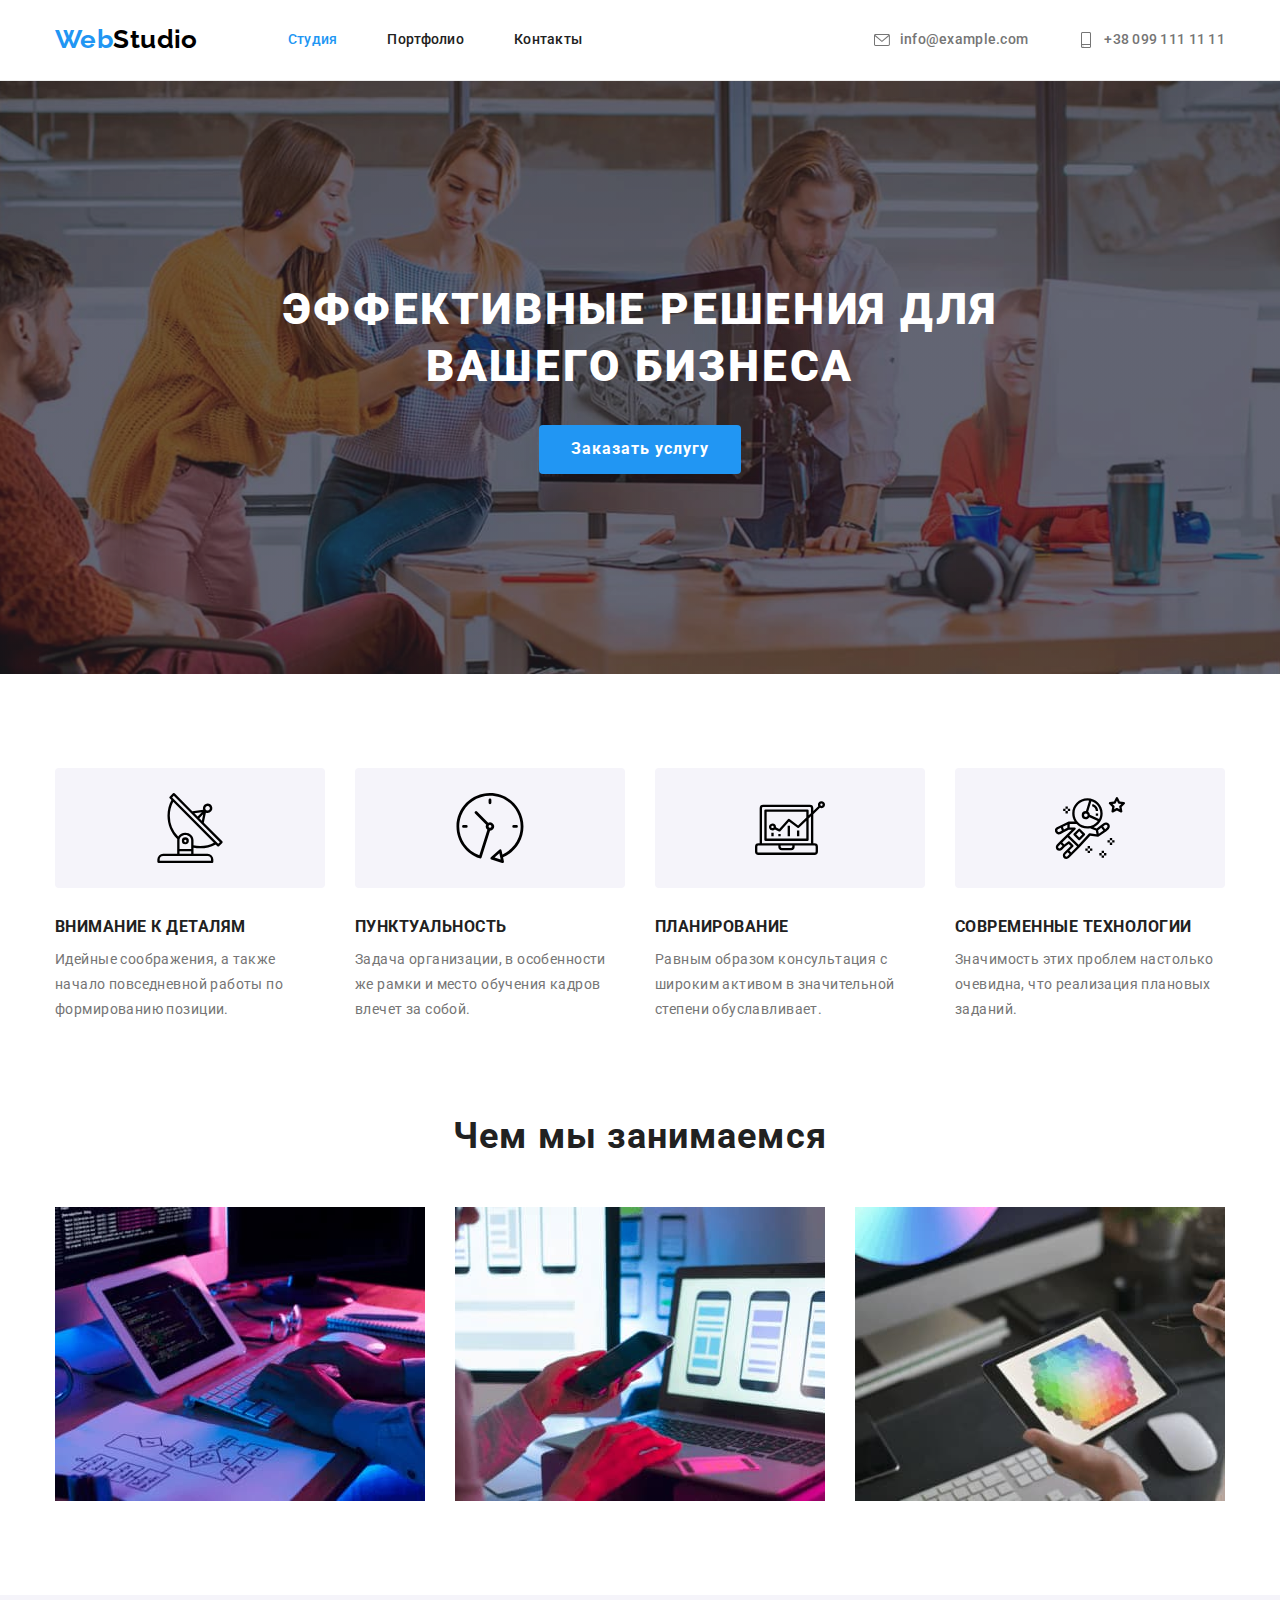
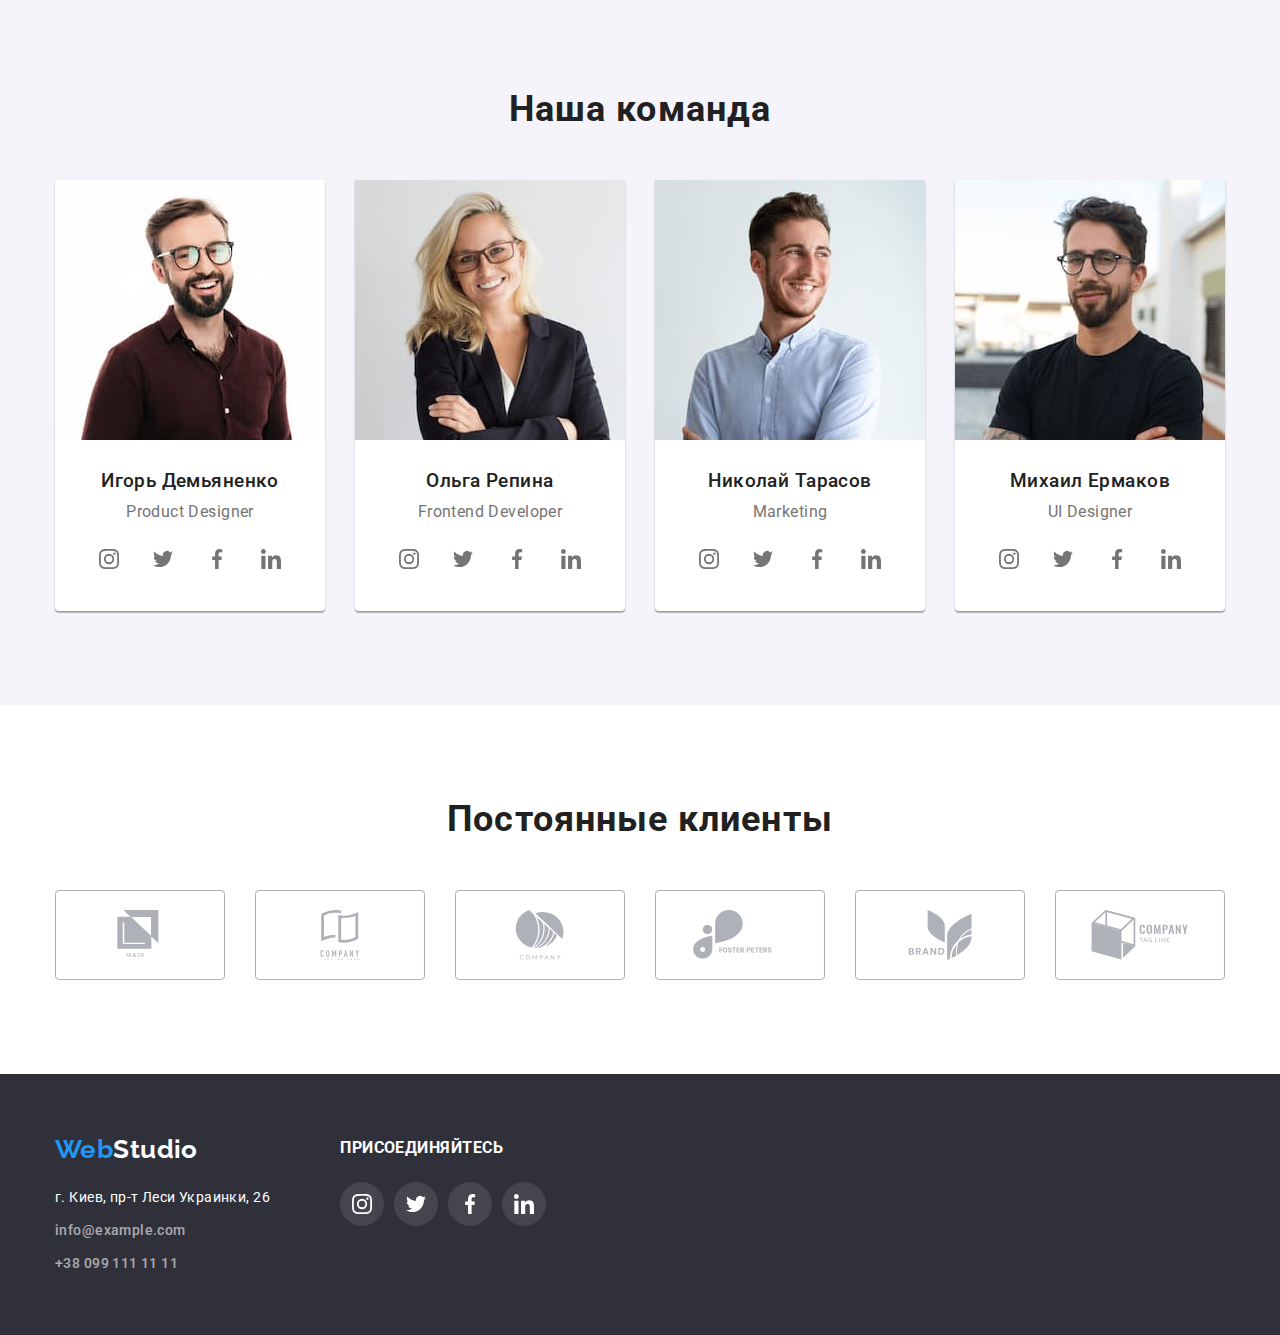
==== index.html @ 371bf43d ":tada:" ====
<!DOCTYPE html>
<html lang="ru">
  <head>
    <meta charset="UTF-8" />
    <meta http-equiv="X-UA-Compatible" content="IE=edge" />
    <meta name="viewport" content="width=1600, initial-scale=1.0" />
    <title>WebStudio</title>
    <!-- Normalizer & fonts -->
    <link rel="stylesheet" href="./css/modern-normalize.min.css" />
    <link rel="preconnect" href="https://fonts.gstatic.com" />
    <link
      href="https://fonts.googleapis.com/css2?family=Raleway:wght@700&family=Roboto:wght@400;500;700;900&display=swap"
      rel="stylesheet"
    />
    <!-- Favicons -->
    <link
      rel="apple-touch-icon"
      sizes="76x76"
      href="./images/icons/favs/apple-touch-icon.png"
    />
    <link
      rel="icon"
      type="image/png"
      sizes="32x32"
      href="./images/icons/favs/favicon-32x32.png"
    />
    <link
      rel="icon"
      type="image/png"
      sizes="16x16"
      href="./images/icons/favs/favicon-16x16.png"
    />
    <link rel="manifest" href="./images/icons/favs/site.webmanifest" />
    <meta name="msapplication-TileColor" content="#2196f3" />
    <meta name="theme-color" content="#2196f3" />

    <!-- Site Styles -->
    <link rel="stylesheet" href="./css/styles.css" />
  </head>
  <body>
    <!-- Header -->
    <header class="page-header">
      <div class="container main-nav">
        <!-- Logo -->
        <nav class="navigation">
          <div class="logo">
            <a href="./" class="logo__link"
              ><span class="logo__accent">Web</span>Studio</a
            >
          </div>

          <!-- Menu -->
          <ul class="menu list">
            <li class="menu__item">
              <a class="menu__link current" href="./">Студия</a>
            </li>
            <li class="menu__item">
              <a class="menu__link" href="portfolio.html">Портфолио</a>
            </li>
            <li class="menu__item">
              <a class="menu__link" href="">Контакты</a>
            </li>
          </ul>
        </nav>

        <!-- Contacts -->
        <ul class="contacts list">
          <li class="main-nav contacts__item">
            <a class="contacts__link" href="mailto://info@example.com">
              <svg class="link-icon">
                <use href="./images/icons/sprites.svg#envelope"></use>
              </svg>
              info@example.com</a
            >
          </li>
          <li class="main-nav contacts__item">
            <a class="contacts__link" href="tel://+380991111111">
              <svg class="link-icon">
                <use href="./images/icons/sprites.svg#smartphone"></use>
              </svg>
              +38 099 111 11 11</a
            >
          </li>
        </ul>
      </div>
    </header>

    <!-- Main -->
    <main class="main">
      <!-- Hero -->
      <section class="hero">
        <div class="container">
          <h1 class="hero__title">Эффективные решения для вашего бизнеса</h1>
          <!-- <button class="button" type="button">Заказать услугу</button> -->
          <form action="https://trackthis.link/" target="_blank">
            <input
              id="TrackThis"
              class="button"
              type="submit"
              value="Заказать услугу"
            />
          </form>
        </div>
      </section>

      <!-- Features -->
      <section class="section features">
        <div class="container">
          <h2 class="section__heading hidden">Особенности</h2>
          <!-- Why us -->

          <ul class="features list">
            <li class="features__item">
              <div class="icon__wrapper">
                <svg class="features-icon">
                  <use href="./images/icons/sprites.svg#antenna"></use>
                </svg>
              </div>
              <h3 class="features__title">Внимание к деталям</h3>
              <p>
                Идейные соображения, а также начало повседневной работы по
                формированию позиции.
              </p>
            </li>
            <li class="features__item">
              <div class="icon__wrapper">
                <svg class="features-icon">
                  <use href="./images/icons/sprites.svg#clock"></use>
                </svg>
              </div>
              <h3 class="features__title">Пунктуальность</h3>
              <p>
                Задача организации, в особенности же рамки и место обучения
                кадров влечет за собой.
              </p>
            </li>
            <li class="features__item">
              <div class="icon__wrapper">
                <svg class="features-icon">
                  <use href="./images/icons/sprites.svg#diagram"></use>
                </svg>
              </div>
              <h3 class="features__title">Планирование</h3>
              <p>
                Равным образом консультация с широким активом в значительной
                степени обуславливает.
              </p>
            </li>
            <li class="features__item">
              <div class="icon__wrapper">
                <svg class="features-icon">
                  <use href="./images/icons/sprites.svg#astronaut"></use>
                </svg>
              </div>
              <h3 class="features__title">Современные технологии</h3>
              <p>
                Значимость этих проблем настолько очевидна, что реализация
                плановых заданий.
              </p>
            </li>
          </ul>
        </div>
      </section>

      <!-- Development  -->
      <section class="section development">
        <div class="container">
          <h2 class="section__heading">Чем мы занимаемся</h2>

          <ul class="dev list">
            <li class="dev__item">
              <img
                src="./images/portfolio/coding.jpg"
                alt="Кодинг на планшете"
                width="370"
              />
            </li>
            <li class="dev__item">
              <img
                src="./images/portfolio/phone.jpg"
                alt="Разработка миобильного приложения"
                width="370"
              />
            </li>
            <li class="dev__item">
              <img
                src="./images/portfolio/palette.jpg"
                alt="Цветовая схема"
                width="370"
              />
            </li>
          </ul>
        </div>
      </section>

      <!-- Team  -->
      <section class="section team">
        <div class="container">
          <h2 class="section__heading">Наша команда</h2>
          <ul class="team list">
            <li class="team__item">
              <img src="./images/team/igor.jpg" alt="Игорь" width="270" />
              <h3 class="team__title">Игорь Демьяненко</h3>
              <p>Product Designer</p>
              <ul class="social list">
                <li class="social__item">
                  <a class="social__link" href="">
                    <svg class="social-icon">
                      <use href="./images/icons/sprites.svg#instagram"></use>
                    </svg>
                  </a>
                </li>
                <li class="social__item">
                  <a class="social__link" href="">
                    <svg class="social-icon">
                      <use href="./images/icons/sprites.svg#twitter"></use>
                    </svg>
                  </a>
                </li>
                <li class="social__item">
                  <a class="social__link" href="">
                    <svg class="social-icon">
                      <use href="./images/icons/sprites.svg#facebook"></use>
                    </svg>
                  </a>
                </li>
                <li class="social__item">
                  <a class="social__link" href="">
                    <svg class="social-icon">
                      <use href="./images/icons/sprites.svg#linkedin"></use>
                    </svg>
                  </a>
                </li>
              </ul>
            </li>
            <li class="team__item">
              <img src="./images/team/olga.jpg" alt="Ольга" width="270" />
              <h3 class="team__title">Ольга Репина</h3>
              <p>Frontend Developer</p>
              <ul class="social list">
                <li class="social__item">
                  <a class="social__link" href="">
                    <svg class="social-icon">
                      <use href="./images/icons/sprites.svg#instagram"></use>
                    </svg>
                  </a>
                </li>
                <li class="social__item">
                  <a class="social__link" href="">
                    <svg class="social-icon">
                      <use href="./images/icons/sprites.svg#twitter"></use>
                    </svg>
                  </a>
                </li>
                <li class="social__item">
                  <a class="social__link" href="">
                    <svg class="social-icon">
                      <use href="./images/icons/sprites.svg#facebook"></use>
                    </svg>
                  </a>
                </li>
                <li class="social__item">
                  <a class="social__link" href="">
                    <svg class="social-icon">
                      <use href="./images/icons/sprites.svg#linkedin"></use>
                    </svg>
                  </a>
                </li>
              </ul>
            </li>
            <li class="team__item">
              <img src="./images/team/nikola.jpg" alt="Николай" width="270" />
              <h3 class="team__title">Николай Тарасов</h3>
              <p>Marketing</p>
              <ul class="social list">
                <li class="social__item">
                  <a class="social__link" href="">
                    <svg class="social-icon">
                      <use href="./images/icons/sprites.svg#instagram"></use>
                    </svg>
                  </a>
                </li>
                <li class="social__item">
                  <a class="social__link" href="">
                    <svg class="social-icon">
                      <use href="./images/icons/sprites.svg#twitter"></use>
                    </svg>
                  </a>
                </li>
                <li class="social__item">
                  <a class="social__link" href="">
                    <svg class="social-icon">
                      <use href="./images/icons/sprites.svg#facebook"></use>
                    </svg>
                  </a>
                </li>
                <li class="social__item">
                  <a class="social__link" href="">
                    <svg class="social-icon">
                      <use href="./images/icons/sprites.svg#linkedin"></use>
                    </svg>
                  </a>
                </li>
              </ul>
            </li>
            <li class="team__item">
              <img src="./images/team/mike.jpg" alt="Михаил" width="270" />
              <h3 class="team__title">Михаил Ермаков</h3>
              <p>UI Designer</p>
              <ul class="social list">
                <li class="social__item">
                  <a class="social__link" href="">
                    <svg class="social-icon">
                      <use href="./images/icons/sprites.svg#instagram"></use>
                    </svg>
                  </a>
                </li>
                <li class="social__item">
                  <a href="" class="social__link">
                    <svg class="social-icon">
                      <use href="./images/icons/sprites.svg#twitter"></use>
                    </svg>
                  </a>
                </li>
                <li class="social__item">
                  <a href="" class="social__link">
                    <svg class="social-icon">
                      <use href="./images/icons/sprites.svg#facebook"></use>
                    </svg>
                  </a>
                </li>
                <li class="social__item">
                  <a href="" class="social__link">
                    <svg class="social-icon">
                      <use href="./images/icons/sprites.svg#linkedin"></use>
                    </svg>
                  </a>
                </li>
              </ul>
            </li>
          </ul>
        </div>
      </section>

      <!-- Partners -->
      <section class="section partners">
        <div class="container">
          <h2 class="section__heading">Постоянные клиенты</h2>

          <ul class="partners__list list">
            <li class="partners__items">
              <a class="partners__link" href="" aria-label="Partner 1">
                <svg class="partner-icon">
                  <use href="./images/icons/sprites.svg#logo-1"></use>
                </svg>
              </a>
            </li>
            <li class="partners__items">
              <a class="partners__link" href="" aria-label="Partner 2">
                <svg class="partner-icon">
                  <use href="./images/icons/sprites.svg#logo-2"></use>
                </svg>
              </a>
            </li>
            <li class="partners__items">
              <a class="partners__link" href="" aria-label="Partner 3">
                <svg class="partner-icon">
                  <use href="./images/icons/sprites.svg#logo-3"></use>
                </svg>
              </a>
            </li>
            <li class="partners__items">
              <a class="partners__link" href="" aria-label="Partner 4">
                <svg class="partner-icon">
                  <use href="./images/icons/sprites.svg#logo-4"></use>
                </svg>
              </a>
            </li>
            <li class="partners__items">
              <a class="partners__link" href="" aria-label="Partner 5">
                <svg class="partner-icon">
                  <use href="./images/icons/sprites.svg#logo-5"></use>
                </svg>
              </a>
            </li>
            <li class="partners__items">
              <a class="partners__link" href="" aria-label="Partner 6">
                <svg class="partner-icon">
                  <use href="./images/icons/sprites.svg#logo-6"></use>
                </svg>
              </a>
            </li>
          </ul>
        </div>
      </section>
    </main>

    <!-- Footer -->
    <footer class="footer">
      <div class="footer container">
        <section class="footer__item">
          <h2 class="hidden">Адрес</h2>
          <div class="logo">
            <a href="" class="logo__link"
              ><span class="logo__accent">Web</span>Studio</a
            >
          </div>

          <address class="footer contacts">
            г. Киев, пр-т Леси Украинки, 26
            <ul class="footer contacts list">
              <li class="footer contacts__item">
                <a
                  class="footer contacts__link"
                  href="mailto://info@example.com"
                  >info@example.com</a
                >
              </li>
              <li class="footer contacts__item">
                <a class="footer contacts__link" href="tel://+380991111111"
                  >+38 099 111 11 11</a
                >
              </li>
            </ul>
          </address>
        </section>

        <section class="footer__item join">
          <h2 class="hidden">Социальные сети</h2>
          <h3 class="join__title">присоединяйтесь</h3>
          <ul class="join__social list">
            <li class="join__item">
              <a class="join social__link" href="">
                <svg class="social-icon">
                  <use href="./images/icons/sprites.svg#instagram"></use>
                </svg>
              </a>
            </li>
            <li class="join__item">
              <a class="join social__link" href="">
                <svg class="social-icon">
                  <use href="./images/icons/sprites.svg#twitter"></use>
                </svg>
              </a>
            </li>
            <li class="join__item">
              <a class="join social__link" href="">
                <svg class="social-icon">
                  <use href="./images/icons/sprites.svg#facebook"></use>
                </svg>
              </a>
            </li>
            <li class="join__item">
              <a class="join social__link" href="">
                <svg class="social-icon">
                  <use href="./images/icons/sprites.svg#linkedin"></use>
                </svg>
              </a>
            </li>
          </ul>
        </section>
      </div>
    </footer>
  </body>
</html>
---- css/styles.css ----
:root {
  --primary-bg-color: #fff;
  --secondary-bg: #f5f4fa;
  --ternary-bg: #2f303a;
  --primary-text-color: #757575;
  --title-text-color: #212121;
  --logo-color: #000;
  --accent: #2196f3;
  --border-color: #ececec;
  --border-box-color: #eeeeee;
  --ternary-buttons: #afb1b8;
  --footer-links-color: rgba(255, 255, 255, 0.6);
}

body {
  display: flex;
  flex-direction: column;
  background: var(--primary-bg-color);
  color: var(--primary-text-color);

  font-family: 'Roboto', sans-serif;
  font-style: normal;
  font-weight: 400;
  font-size: 14px;
  line-height: 1.8;
  letter-spacing: 0.03em;
}

h1,
h2,
h3,
h4,
h5,
h6,
p {
  margin: 0;
}

img {
  display: block;
  max-width: 100%;
  height: auto;
}

/*
   .d8888b.
  d88P  Y88b
  888    888
  888         .d88b.  88888b.d88b.  88888b.d88b.   .d88b.  88888b.
  888        d88""88b 888 "888 "88b 888 "888 "88b d88""88b 888 "88b
  888    888 888  888 888  888  888 888  888  888 888  888 888  888
  Y88b  d88P Y88..88P 888  888  888 888  888  888 Y88..88P 888  888
   "Y8888P"   "Y88P"  888  888  888 888  888  888  "Y88P"  888  888
   */

.list {
  list-style: none;
  padding: 0;
  margin: 0;
}

.hidden {
  visibility: hidden;
  pointer-events: none;
  position: absolute;
}

.section {
  padding-top: 94px;
  padding-bottom: 94px;
}

/* Wrapper */
.container {
  width: 1200px;
  margin-left: auto;
  margin-right: auto;
  padding-left: 15px;
  padding-right: 15px;
}

/*
_  _ ____ ____ ___  ____ ____
|__| |___ |__| |  \ |___ |__/
|  | |___ |  | |__/ |___ |  \

*/
.page-header {
  color: var(--logo-color);
  border-bottom: 1px solid var(--border-color);
}

.page-header > .container {
  display: flex;
  align-items: center;
  justify-content: space-between;
}

.navigation {
  display: flex;
}
.navigation .logo__link {
  display: block;
  padding-top: 24px;
  padding-bottom: 24px;
}

/*
 |   _   _   _
 |_ (_) (_| (_)
         _|
*/
.logo {
  display: flex;
  font-family: Raleway, sans-serif;
  font-weight: 700;
  font-size: 26px;
  line-height: 1.2;
}

.logo__link {
  text-decoration: none;
  color: inherit;
}

.logo__accent {
  color: var(--accent);
}

/*
 |\/|  _  ._
 |  | (/_ | | |_|
*/
.menu {
  display: flex;
  margin-left: 90px;
}

.menu__item:not(:last-child) {
  margin-right: 50px;
}

/* Site nav */
.menu__link {
  display: block;
  padding-top: 32px;
  padding-bottom: 32px;
  color: var(--title-text-color);
  text-decoration: none;
  font-weight: 500;
  line-height: 1.14;
  letter-spacing: 0.02em;
}

.current,
.menu__link:hover,
.menu__link:focus {
  color: var(--accent);
}

/*
____ ____ _  _ ___ ____ ____ ___ ____
|    |  | |\ |  |  |__| |     |  [__
|___ |__| | \|  |  |  | |___  |  ___]
*/
.contacts {
  font-style: normal;
}

/* Contacts Header */
.page-header .contacts {
  display: flex;
}

.main-nav.contacts__item > .contacts__link {
  display: flex;
  align-items: center;
  padding-top: 32px;
  padding-bottom: 32px;
}

.main-nav.contacts__item + .main-nav.contacts__item {
  margin-left: 50px;
}

.link-icon {
  fill: currentColor;
  margin-right: 10px;
  width: 16px;
  height: 16px;
}

.contacts__link {
  font-weight: 500;
  line-height: 1.14;
  letter-spacing: 0.02em;
  text-decoration: none;
  color: var(--primary-text-color);
}

.contacts__link:hover,
.contacts__link:focus {
  color: var(--accent);
}

/*
____ ____ ____ ___ ____ ____
|___ |  | |  |  |  |___ |__/
|    |__| |__|  |  |___ |  \
*/
.footer {
  background-color: var(--ternary-bg);
  color: var(--primary-bg-color);
  font-size: 14px;
  line-height: 1.71;
  letter-spacing: 0.03em;
}

.footer.container {
  padding-top: 60px;
  padding-bottom: 60px;
  display: flex;
}

.footer__item > .logo {
  margin-bottom: 20px;
}

.footer.contacts__link {
  color: var(--footer-links-color);
}

.contacts__link:hover,
.contacts__link:focus {
  color: var(--accent);
}

.footer.contacts__item {
  margin-top: 9px;
}

.footer__item:not(:last-child) {
  margin-right: 70px;
}

/*
 _ ____ _ _  _
 | |  | | |\ |
_| |__| | | \|

*/
.join__social {
  display: flex;
}

.join__title {
  margin-bottom: 20px;
  font-weight: 700;
  letter-spacing: 0.03em;
  text-transform: uppercase;
}

.join__item:not(:last-child) {
  margin-right: 10px;
}

.join.social__link {
  background: rgba(255, 255, 255, 0.1);
}

/*
___  _  _ ___ ___ ____ _  _ ____
|__] |  |  |   |  |  | |\ | [__
|__] |__|  |   |  |__| | \| ___]
*/
.button {
  color: var(--primary-bg-color);
  background-color: var(--accent);
  border-radius: 4px;
  border: none;
  display: inline-block;
  padding: 10px 32px;
  min-width: 200px;

  font-family: inherit;
  font-weight: 700;
  font-size: 16px;
  line-height: 1.8;
  letter-spacing: 0.06em;
  text-decoration: none;
  cursor: pointer;
}

.button:hover,
.button:focus {
  transition-duration: 0.4s;
  box-shadow: 0 4px 4px rgba(0, 0, 0, 0.15);
}

/*
  888b     d888          d8b
  8888b   d8888          Y8P
  88888b.d88888
  888Y88888P888  8888b.  888 88888b.
  888 Y888P 888     "88b 888 888 "88b
  888  Y8P  888 .d888888 888 888  888
  888   "   888 888  888 888 888  888
  888       888 "Y888888 888 888  888
  */
/*
_  _ ____ ____ ____
|__| |___ |__/ |  |
|  | |___ |  \ |__|
*/
.hero {
  background-color: var(--ternary-bg);
  background-image: linear-gradient(
      to bottom,
      rgba(47, 48, 58, 0.4),
      rgba(47, 48, 58, 0.4)
    ),
    url('../images/hero_bg.jpg');
  background-position: 50% 50%;
  background-size: cover;
  text-align: center;
}

.hero > .container {
  padding: 200px;
}

.hero__title {
  margin-top: 0;
  margin-bottom: 30px;
  padding: 0;
  color: var(--primary-bg-color);
  font-weight: 900;
  font-size: 44px;
  line-height: 1.3;
  letter-spacing: 0.06em;
  text-transform: uppercase;
}

/*
____ ____ ____ ___ _ ____ _  _ ____
[__  |___ |     |  | |  | |\ | [__
___] |___ |___  |  | |__| | \| ___]
*/
.section__heading {
  margin-top: 0;
  margin-bottom: 50px;
  color: var(--title-text-color);
  font-weight: 700;
  font-size: 36px;
  line-height: 1.14;
  text-align: center;
  letter-spacing: 0.03em;
}

/*
____ ____ ____ ___ _  _ ____ ____ ____
|___ |___ |__|  |  |  | |__/ |___ [__
|    |___ |  |  |  |__| |  \ |___ ___]
*/
.features__title {
  margin-top: 0;
  margin-bottom: 10px;
  color: var(--title-text-color);
  font-weight: 700;
  line-height: 1.14;
  letter-spacing: 0.03em;
  text-transform: uppercase;
  color: var(--title-text-color);
}

.features.list {
  display: flex;
}

.features__item + .features__item {
  margin-left: 30px;
}

.features p {
  margin-top: 0;
  margin-bottom: 0;
}

/*
_ ____ ____ _  _ ____
| |    |  | |\ | [__
| |___ |__| | \| ___]

*/

.icon__wrapper {
  display: flex;
  justify-content: center;
  align-items: center;
  width: 270px;
  height: 120px;
  background-color: var(--secondary-bg);
  border-radius: 4px;
  margin-bottom: 30px;
}

.features-icon {
  width: 70px;
  height: 70px;
}

/*
___  ____ _  _ ____ _    ____ ___  _  _ ____ _  _ ___
|  \ |___ |  | |___ |    |  | |__] |\/| |___ |\ |  |
|__/ |___  \/  |___ |___ |__| |    |  | |___ | \|  |

*/

.section.development {
  padding-top: 0;
}

.dev.list {
  display: flex;
}

.dev__item + .dev__item {
  margin-left: 30px;
}

/*
___ ____ ____ _  _
 |  |___ |__| |\/|
 |  |___ |  | |  |

*/
.section.team {
  background-color: var(--secondary-bg);
}

.team.list {
  display: flex;
}

.team__item + .team__item {
  margin-left: 30px;
}

.team__item {
  padding-bottom: 30px;
  background-color: var(--primary-bg-color);
  box-shadow: 0px 1px 3px rgba(0, 0, 0, 0.12), 0px 1px 1px rgba(0, 0, 0, 0.14),
    0px 2px 1px rgba(0, 0, 0, 0.2);
  border-radius: 0px 0px 4px 4px;
  font-size: 16px;
  line-height: 1.18;
  text-align: center;
}

.team__title {
  margin-top: 30px;
  margin-bottom: 0;
  color: var(--title-text-color);
  font-weight: 500;
}

.team__item p {
  margin-top: 10px;
  margin-bottom: 16px;
}

/*
_ ____ ____ _  _ ____
| |    |  | |\ | [__
| |___ |__| | \| ___]

*/
.social {
  display: flex;
  justify-content: center;
}

.social__item:not(:last-child) {
  margin-right: 10px;
}

.social__link {
  display: flex;
  justify-content: center;
  align-items: center;
  width: 44px;
  height: 44px;
  border-radius: 50%;
  color: var(--border);
}
.social__link:hover,
.social__link:focus {
  color: var(--primary-bg-color);
  background-color: var(--accent);
}

.social-icon {
  fill: currentColor;
  width: 20px;
  height: 20px;
}

/*
___  ____ ____ ___ _  _ ____ ____ ____
|__] |__| |__/  |  |\ | |___ |__/ [__
|    |  | |  \  |  | \| |___ |  \ ___]
*/

.partners {
  text-align: center;
}

.partners__list {
  display: flex;
  justify-content: center;
  margin-top: 0px;
  margin-bottom: 0;
}

.partners__items:not(:last-child) {
  margin-right: 30px;
}

/* Partners links & icons */
.partners__link {
  display: flex;
  align-items: center;
  width: 170px;
  height: 90px;
  border: 1px solid var(--ternary-buttons);
  border-radius: 4px;
  color: var(--ternary-buttons);
  margin: 0;
}

.partners__link:hover,
.partners__link:focus {
  color: var(--accent);
  border-color: var(--accent);
}

.partner-icon {
  fill: currentColor;
  height: 50px;
}

/*
  8888888b.                  888     .d888         888 d8b
  888   Y88b                 888    d88P"          888 Y8P
  888    888                 888    888            888
  888   d88P .d88b.  888d888 888888 888888 .d88b.  888 888  .d88b.
  8888888P" d88""88b 888P"   888    888   d88""88b 888 888 d88""88b
  888       888  888 888     888    888   888  888 888 888 888  888
  888       Y88..88P 888     Y88b.  888   Y88..88P 888 888 Y88..88P
  888        "Y88P"  888      "Y888 888    "Y88P"  888 888  "Y88P"
*/

/*
____ _ _    ___ ____ ____
|___ | |     |  |___ |__/
|    | |___  |  |___ |  \
*/
.filter {
  display: flex;
  align-items: center;
  justify-content: center;
  margin-bottom: 50px;
}

.filter__item:not(:last-child) {
  margin-right: 8px;
}

/*
  _                   _
 |_ o | _|_  _  ._   |_)    _|_ _|_  _  ._   _
 |  | |  |_ (/_ |    |_) |_| |_  |_ (_) | | _>
*/
.filter__btn {
  min-width: 73px;
  padding: 6px 22px;
  background-color: var(--secondary-bg);
  color: var(--title-text-color);
  font-size: 16px;
  line-height: 1.62;
  text-align: center;
  letter-spacing: 0.03em;
}

.filter__btn.active,
.filter__btn:hover,
.filter__btn:focus {
  background-color: var(--accent);
  color: var(--primary-bg-color);
  box-shadow: 0px 3px 1px rgba(0, 0, 0, 0.1), 0px 1px 2px rgba(0, 0, 0, 0.08),
    0px 2px 2px rgba(0, 0, 0, 0.12);
}

/*
___  ____ ____  _ ____ ____ ___ ____
|__] |__/ |  |  | |___ |     |  [__
|    |  \ |__| _| |___ |___  |  ___]
*/
.project {
  display: flex;
  flex-wrap: wrap;
}

.project__container {
  border: 1px solid var(--border-box-color);
  border-top: none;
  margin-top: 0;
  padding-top: 20px;
  padding-bottom: 20px;
  padding-left: 24px;
}
.project__item:hover {
  box-shadow: 0px 1px 1px rgba(0, 0, 0, 0.12), 0px 4px 4px rgba(0, 0, 0, 0.06),
    1px 4px 6px rgba(0, 0, 0, 0.16);
}

.project__item:not(:nth-child(3n)) {
  margin-right: 30px;
}

.project__item:not(:nth-last-child(-n + 3)) {
  margin-bottom: 30px;
}
/* Project text */
.project__title {
  margin: 0;
  color: var(--title-text-color);
  font-size: 18px;
  line-height: 2;
  font-weight: 700;
  letter-spacing: 0.06em;
}

.project__descriptioon {
  margin-top: 4px;
  margin-bottom: 0;
  font-size: 16px;
  line-height: 1.8;
}
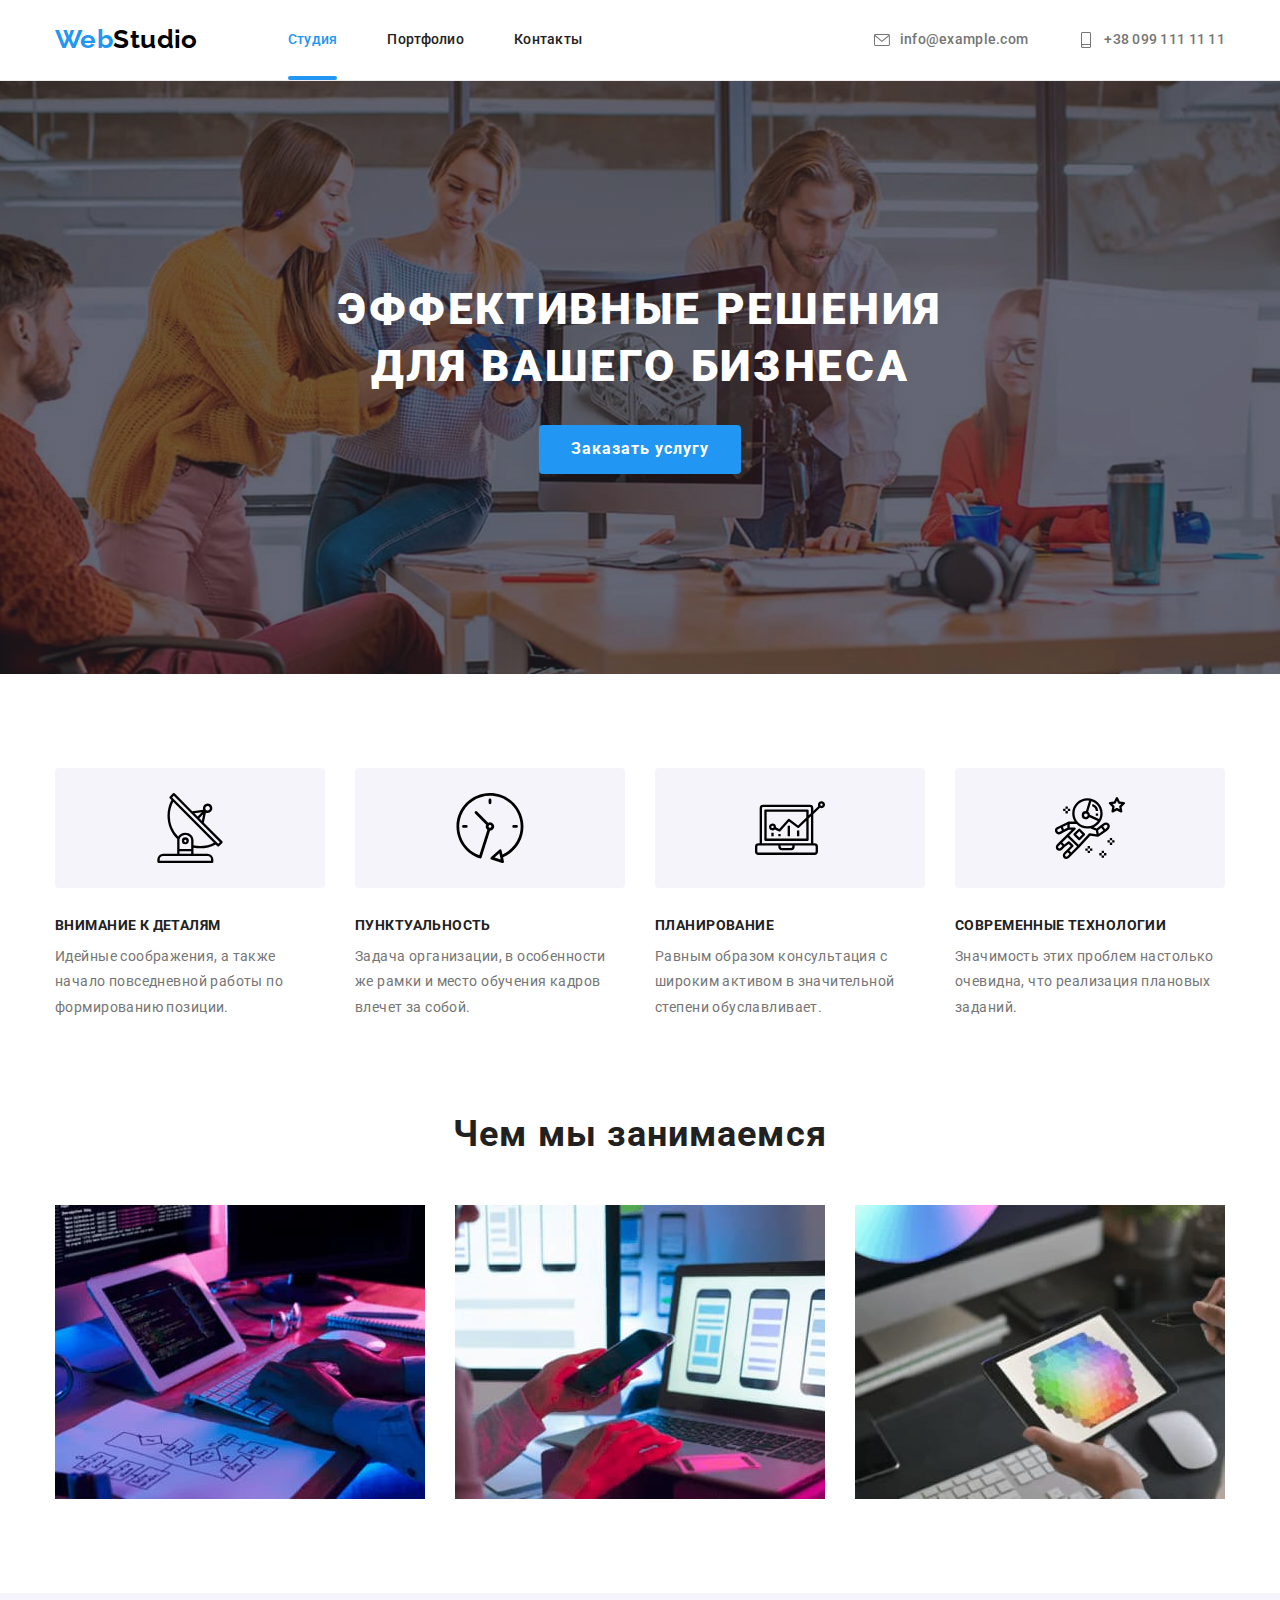
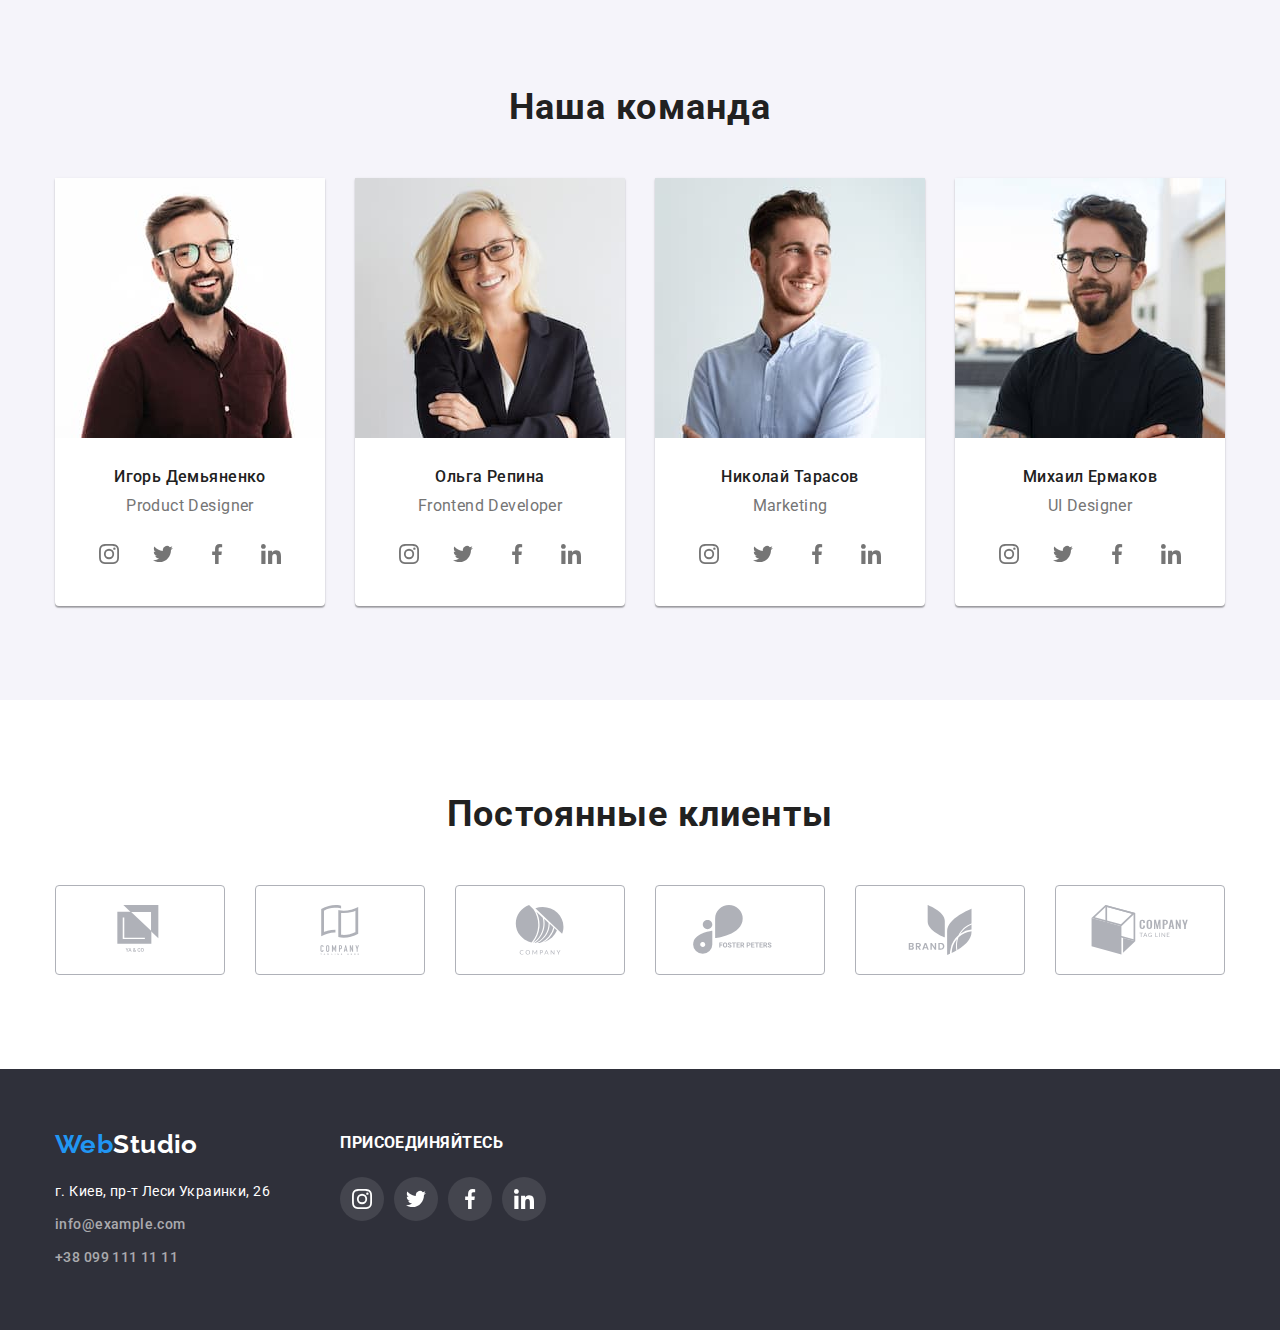
==== commit 98fb4cc3: ":bug: from hw 03" ====
--- a/index.html
+++ b/index.html
@@ -91,15 +91,19 @@
       <section class="hero">
         <div class="container">
           <h1 class="hero__title">Эффективные решения для вашего бизнеса</h1>
-          <!-- <button class="button" type="button">Заказать услугу</button> -->
-          <form action="https://trackthis.link/" target="_blank">
-            <input
-              id="TrackThis"
-              class="button"
-              type="submit"
-              value="Заказать услугу"
-            />
-          </form>
+          <button class="button" type="button" data-open-modal>
+            Заказать услугу
+          </button>
+        </div>
+
+        <div class="backdrop is-hidden" data-backdrop>
+          <div class="modal">
+            <button class="button-close" type="button" data-close-modal>
+              <svg class="cross-icon">
+                <use href="./images/icons/sprites.svg#cross"></use>
+              </svg>
+            </button>
+          </div>
         </div>
       </section>
 
@@ -396,10 +400,9 @@
     </main>
 
     <!-- Footer -->
-    <footer class="footer">
+    <footer class="footer footer-main">
       <div class="footer container">
-        <section class="footer__item">
-          <h2 class="hidden">Адрес</h2>
+        <div class="footer__item">
           <div class="logo">
             <a href="" class="logo__link"
               ><span class="logo__accent">Web</span>Studio</a
@@ -423,10 +426,9 @@
               </li>
             </ul>
           </address>
-        </section>
-
-        <section class="footer__item join">
-          <h2 class="hidden">Социальные сети</h2>
+        </div>
+
+        <div class="footer__item join">
           <h3 class="join__title">присоединяйтесь</h3>
           <ul class="join__social list">
             <li class="join__item">
@@ -458,8 +460,11 @@
               </a>
             </li>
           </ul>
-        </section>
+        </div>
       </div>
     </footer>
+
+    <!-- Scripts -->
+    <script src="./js/modal.js"></script>
   </body>
 </html>
--- a/css/styles.css
+++ b/css/styles.css
@@ -6,10 +6,17 @@
   --title-text-color: #212121;
   --logo-color: #000;
   --accent: #2196f3;
+  --project-accent: rgba(33, 150, 243, 0.9);
   --border-color: #ececec;
   --border-box-color: #eeeeee;
   --ternary-buttons: #afb1b8;
   --footer-links-color: rgba(255, 255, 255, 0.6);
+  --backdrop-bg: rgba(0, 0, 0, 0.2);
+  /* Fonts */
+  --main-font: 'Roboto', sans-serif;
+  --logo-font: 'Raleway', sans-serif;
+  /* Animation */
+  --cubic: cubic-bezier(0.4, 0, 0.2, 1);
 }
 
 body {
@@ -18,7 +25,7 @@
   background: var(--primary-bg-color);
   color: var(--primary-text-color);
 
-  font-family: 'Roboto', sans-serif;
+  font-family: var(--main-font);
   font-style: normal;
   font-weight: 400;
   font-size: 14px;
@@ -51,7 +58,7 @@
   888    888 888  888 888  888  888 888  888  888 888  888 888  888
   Y88b  d88P Y88..88P 888  888  888 888  888  888 Y88..88P 888  888
    "Y8888P"   "Y88P"  888  888  888 888  888  888  "Y88P"  888  888
-   */
+*/
 
 .list {
   list-style: none;
@@ -60,9 +67,17 @@
 }
 
 .hidden {
-  visibility: hidden;
-  pointer-events: none;
   position: absolute;
+  width: 1px;
+  height: 1px;
+  margin: -1px;
+  border: 0;
+  padding: 0;
+
+  white-space: nowrap;
+  clip-path: inset(100%);
+  clip: rect(0 0 0 0);
+  overflow: hidden;
 }
 
 .section {
@@ -112,7 +127,7 @@
 */
 .logo {
   display: flex;
-  font-family: Raleway, sans-serif;
+  font-family: var(--logo-font);
   font-weight: 700;
   font-size: 26px;
   line-height: 1.2;
@@ -142,6 +157,7 @@
 
 /* Site nav */
 .menu__link {
+  position: relative;
   display: block;
   padding-top: 32px;
   padding-bottom: 32px;
@@ -158,6 +174,28 @@
   color: var(--accent);
 }
 
+/* Blue bar */
+.menu__link::after {
+  position: absolute;
+  left: 0;
+  bottom: 0;
+
+  display: block;
+  width: 100%;
+  height: 4px;
+  border-radius: 2px;
+
+  content: '';
+  background-color: var(--accent);
+  transition: opacity 250ms var(--cubic);
+  opacity: 0;
+}
+
+.menu__link.current::after,
+.menu__link:hover:after {
+  opacity: 1;
+}
+
 /*
 ____ ____ _  _ ___ ____ ____ ___ ____
 |    |  | |\ |  |  |__| |     |  [__
@@ -201,6 +239,7 @@
 .contacts__link:hover,
 .contacts__link:focus {
   color: var(--accent);
+  transition: opacity 250ms var(--cubic);
 }
 
 /*
@@ -216,9 +255,12 @@
   letter-spacing: 0.03em;
 }
 
-.footer.container {
+.footer-main {
   padding-top: 60px;
   padding-bottom: 60px;
+}
+
+.footer.container {
   display: flex;
 }
 
@@ -233,6 +275,7 @@
 .contacts__link:hover,
 .contacts__link:focus {
   color: var(--accent);
+  transition: opacity 250ms var(--cubic);
 }
 
 .footer.contacts__item {
@@ -295,6 +338,7 @@
 .button:focus {
   transition-duration: 0.4s;
   box-shadow: 0 4px 4px rgba(0, 0, 0, 0.15);
+  transition: opacity 250ms var(--cubic);
 }
 
 /*
@@ -306,7 +350,8 @@
   888  Y8P  888 .d888888 888 888  888
   888   "   888 888  888 888 888  888
   888       888 "Y888888 888 888  888
-  */
+*/
+
 /*
 _  _ ____ ____ ____
 |__| |___ |__/ |  |
@@ -322,11 +367,14 @@
     url('../images/hero_bg.jpg');
   background-position: 50% 50%;
   background-size: cover;
+  max-width: 1600px;
+  margin: 0 auto;
   text-align: center;
 }
 
 .hero > .container {
-  padding: 200px;
+  padding: 200px 0;
+  width: 696px;
 }
 
 .hero__title {
@@ -342,6 +390,57 @@
 }
 
 /*
+|V| _  _| _  |
+| |(_)(_|(_| |
+*/
+.backdrop {
+  position: fixed;
+  top: 0;
+  left: 0;
+  right: 0;
+  bottom: 0;
+  background-color: var(--backdrop-bg);
+}
+
+.backdrop.is-hidden {
+  opacity: 0;
+  pointer-events: none;
+}
+
+.modal {
+  position: absolute;
+  left: 50%;
+  top: 50%;
+  transform: translate(-50%, -50%);
+  width: 528px;
+  height: 581px;
+
+  background: var(--primary-bg-color);
+  box-shadow: 0px 1px 3px rgba(0, 0, 0, 0.12), 0px 1px 1px rgba(0, 0, 0, 0.14),
+    0px 2px 1px rgba(0, 0, 0, 0.2);
+  border-radius: 4px;
+}
+
+.button-close {
+  position: absolute;
+  top: 8px;
+  right: 8px;
+  display: flex;
+  justify-content: center;
+  align-items: center;
+  width: 30px;
+  height: 30px;
+  box-sizing: border-box;
+  border: 1px solid rgba(0, 0, 0, 0.1);
+  border-radius: 50%;
+}
+
+.cross-icon {
+  width: 11px;
+  fill: var(--logo-color);
+}
+
+/*
 ____ ____ ____ ___ _ ____ _  _ ____
 [__  |___ |     |  | |  | |\ | [__
 ___] |___ |___  |  | |__| | \| ___]
@@ -366,8 +465,9 @@
   margin-top: 0;
   margin-bottom: 10px;
   color: var(--title-text-color);
+  font-size: 14px;
+  line-height: 1.14;
   font-weight: 700;
-  line-height: 1.14;
   letter-spacing: 0.03em;
   text-transform: uppercase;
   color: var(--title-text-color);
@@ -375,6 +475,10 @@
 
 .features.list {
   display: flex;
+}
+
+.features__item {
+  width: 270px;
 }
 
 .features__item + .features__item {
@@ -461,6 +565,7 @@
   margin-top: 30px;
   margin-bottom: 0;
   color: var(--title-text-color);
+  font-size: 16px;
   font-weight: 500;
 }
 
@@ -497,6 +602,8 @@
 .social__link:focus {
   color: var(--primary-bg-color);
   background-color: var(--accent);
+
+  transition: opacity 250ms var(--cubic);
 }
 
 .social-icon {
@@ -542,6 +649,8 @@
 .partners__link:focus {
   color: var(--accent);
   border-color: var(--accent);
+
+  transition: opacity 250ms var(--cubic);
 }
 
 .partner-icon {
@@ -599,6 +708,8 @@
   color: var(--primary-bg-color);
   box-shadow: 0px 3px 1px rgba(0, 0, 0, 0.1), 0px 1px 2px rgba(0, 0, 0, 0.08),
     0px 2px 2px rgba(0, 0, 0, 0.12);
+
+  transition: opacity 250ms var(--cubic);
 }
 
 /*
@@ -619,6 +730,7 @@
   padding-bottom: 20px;
   padding-left: 24px;
 }
+
 .project__item:hover {
   box-shadow: 0px 1px 1px rgba(0, 0, 0, 0.12), 0px 4px 4px rgba(0, 0, 0, 0.06),
     1px 4px 6px rgba(0, 0, 0, 0.16);
@@ -631,6 +743,7 @@
 .project__item:not(:nth-last-child(-n + 3)) {
   margin-bottom: 30px;
 }
+
 /* Project text */
 .project__title {
   margin: 0;
@@ -647,3 +760,46 @@
   font-size: 16px;
   line-height: 1.8;
 }
+
+/*
+___
+ | |_    __ |_  _
+ | | ||_|||||_)_>
+
+ _ __  o __  _ _|_ o  _ __
+(_|| | | |||(_| |_ | (_)| |
+*/
+.thumb {
+  position: relative;
+  overflow: hidden;
+}
+
+.full-description {
+  position: absolute;
+  bottom: 0;
+  left: 0;
+  width: 100%;
+  height: 100%;
+  background-color: var(--project-accent);
+
+  transform: translateY(100%);
+  opacity: 1;
+
+  transition: transform 250ms var(--cubic), opacity 250ms var(--cubic),
+    box-shadow 250ms var(--cubic);
+}
+
+.project__item:hover .full-description {
+  transform: translateY(0);
+  opacity: 1;
+  box-shadow: 1px 4px 6px rgba(0, 0, 0, 0.16), 0 4px 4px rgba(0, 0, 0, 0.06),
+    0 1px 1px rgba(0, 0, 0, 0.12);
+}
+
+.project-about {
+  color: var(--primary-bg-color);
+  padding: 63px 24px;
+  font-size: 18px;
+  line-height: 1.56;
+  margin: 0;
+}
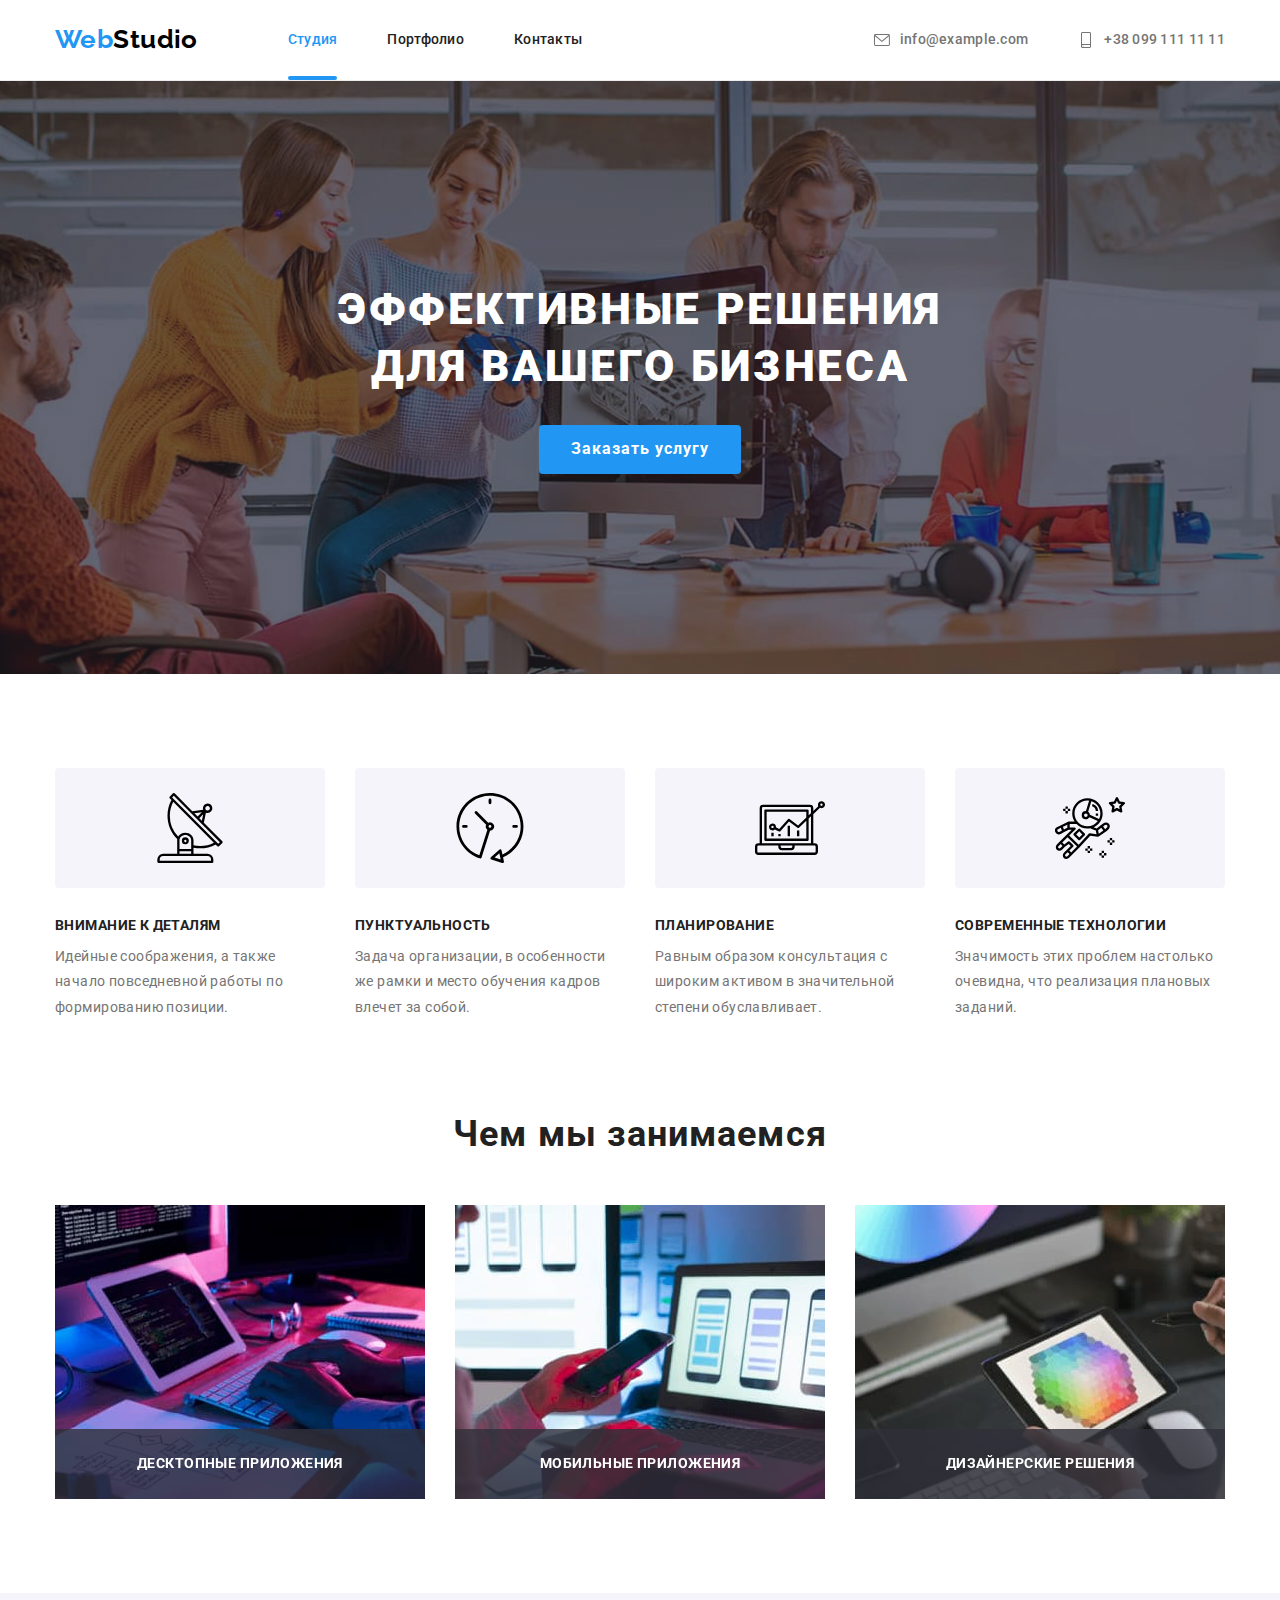
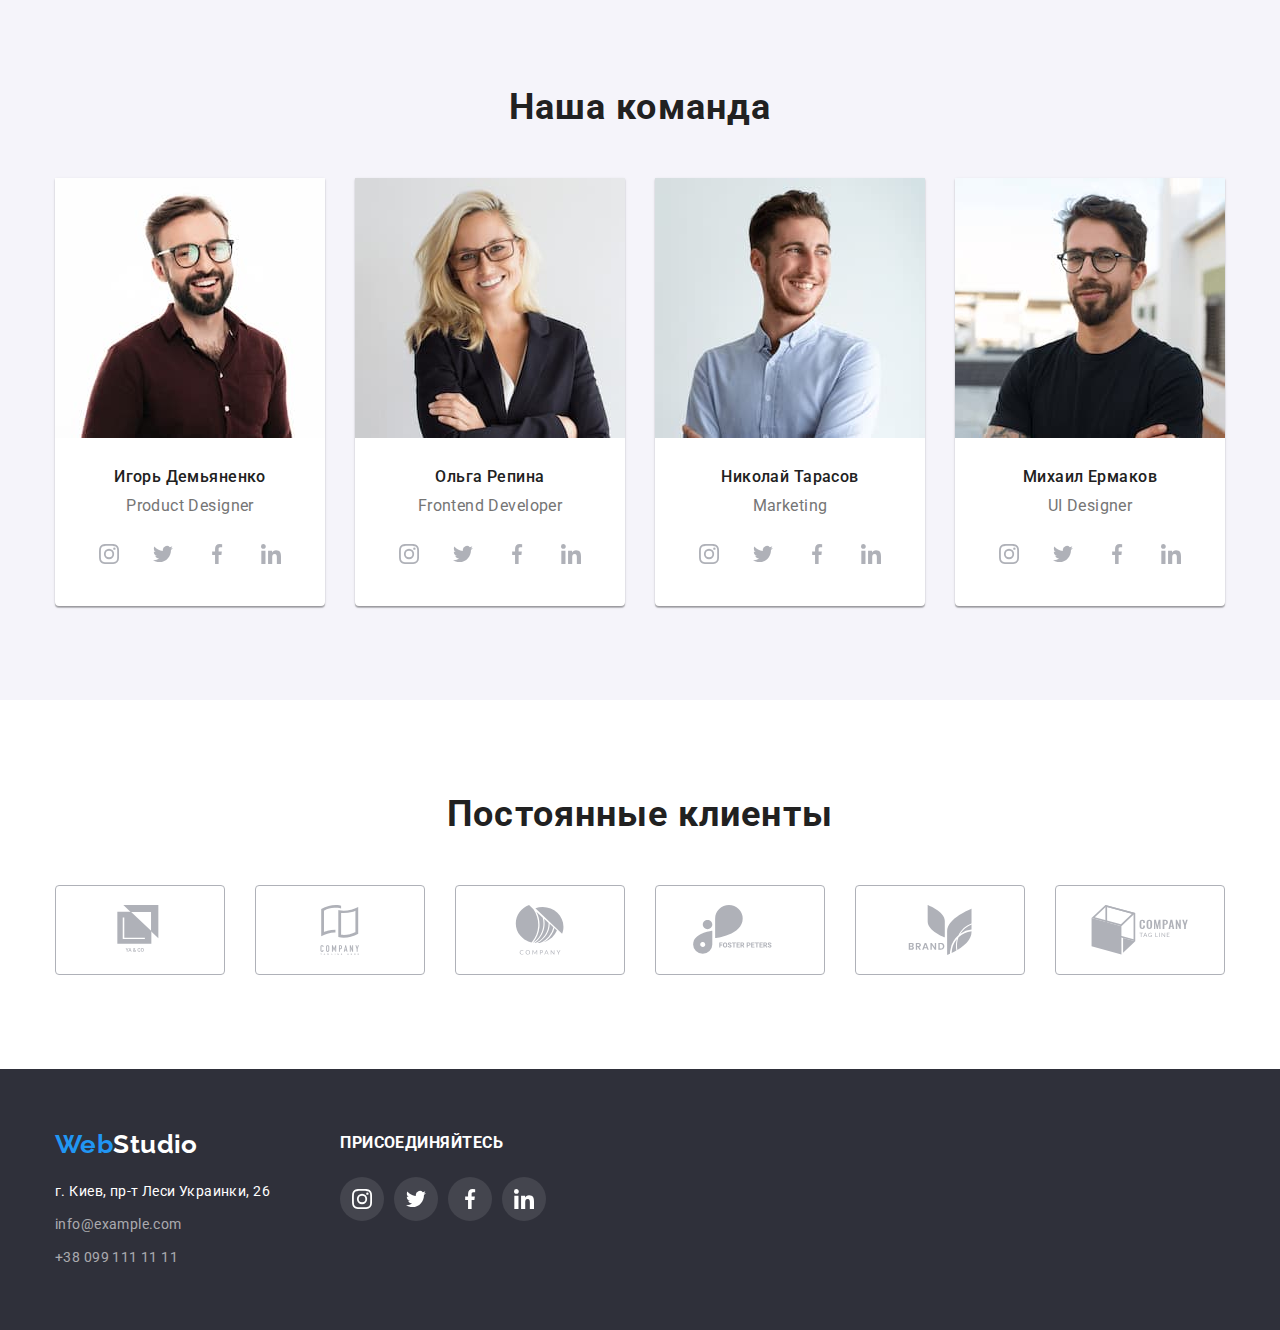
==== commit d47b32eb: ":bag:" ====
--- a/index.html
+++ b/index.html
@@ -97,7 +97,7 @@
         </div>
 
         <div class="backdrop is-hidden" data-backdrop>
-          <div class="modal">
+          <div class="modal" data-modal>
             <button class="button-close" type="button" data-close-modal>
               <svg class="cross-icon">
                 <use href="./images/icons/sprites.svg#cross"></use>
@@ -174,24 +174,36 @@
           <ul class="dev list">
             <li class="dev__item">
               <img
+                class="dev__image"
                 src="./images/portfolio/coding.jpg"
                 alt="Кодинг на планшете"
                 width="370"
               />
+              <div class="dev__desc">
+                <p class="dev__text">Десктопные приложения</p>
+              </div>
             </li>
             <li class="dev__item">
               <img
+                class="dev__image"
                 src="./images/portfolio/phone.jpg"
                 alt="Разработка миобильного приложения"
                 width="370"
               />
+              <div class="dev__desc">
+                <p class="dev__text">Мобильные приложения</p>
+              </div>
             </li>
             <li class="dev__item">
               <img
+                class="dev__image"
                 src="./images/portfolio/palette.jpg"
                 alt="Цветовая схема"
                 width="370"
               />
+              <div class="dev__desc">
+                <p class="dev__text">Дизайнерские решения</p>
+              </div>
             </li>
           </ul>
         </div>
--- a/css/styles.css
+++ b/css/styles.css
@@ -6,12 +6,14 @@
   --title-text-color: #212121;
   --logo-color: #000;
   --accent: #2196f3;
+  --accent-hover: #188ce8;
   --project-accent: rgba(33, 150, 243, 0.9);
   --border-color: #ececec;
   --border-box-color: #eeeeee;
   --ternary-buttons: #afb1b8;
   --footer-links-color: rgba(255, 255, 255, 0.6);
   --backdrop-bg: rgba(0, 0, 0, 0.2);
+  --dev-bg: rgba(47, 48, 58, 0.8);
   /* Fonts */
   --main-font: 'Roboto', sans-serif;
   --logo-font: 'Raleway', sans-serif;
@@ -162,6 +164,7 @@
   padding-top: 32px;
   padding-bottom: 32px;
   color: var(--title-text-color);
+  transition: color 250ms var(--cubic);
   text-decoration: none;
   font-weight: 500;
   line-height: 1.14;
@@ -175,7 +178,7 @@
 }
 
 /* Blue bar */
-.menu__link::after {
+.menu__link.current::after {
   position: absolute;
   left: 0;
   bottom: 0;
@@ -188,13 +191,13 @@
   content: '';
   background-color: var(--accent);
   transition: opacity 250ms var(--cubic);
-  opacity: 0;
-}
-
-.menu__link.current::after,
+  opacity: 1;
+}
+
+/* .menu__link.current::after,
 .menu__link:hover:after {
   opacity: 1;
-}
+} */
 
 /*
 ____ ____ _  _ ___ ____ ____ ___ ____
@@ -234,12 +237,12 @@
   letter-spacing: 0.02em;
   text-decoration: none;
   color: var(--primary-text-color);
+  transition: color 250ms var(--cubic);
 }
 
 .contacts__link:hover,
 .contacts__link:focus {
   color: var(--accent);
-  transition: opacity 250ms var(--cubic);
 }
 
 /*
@@ -270,12 +273,13 @@
 
 .footer.contacts__link {
   color: var(--footer-links-color);
-}
-
-.contacts__link:hover,
-.contacts__link:focus {
+  transition: color 250ms var(--cubic);
+  font-weight: 400;
+}
+
+.footer.contacts__link:hover,
+.footer.contacts__link:focus {
   color: var(--accent);
-  transition: opacity 250ms var(--cubic);
 }
 
 .footer.contacts__item {
@@ -309,6 +313,7 @@
 
 .join.social__link {
   background: rgba(255, 255, 255, 0.1);
+  color: var(--primary-bg-color);
 }
 
 /*
@@ -332,13 +337,13 @@
   letter-spacing: 0.06em;
   text-decoration: none;
   cursor: pointer;
+  transition: box-shadow 250ms var(--cubic);
 }
 
 .button:hover,
 .button:focus {
-  transition-duration: 0.4s;
+  background-color: var(--accent-hover);
   box-shadow: 0 4px 4px rgba(0, 0, 0, 0.15);
-  transition: opacity 250ms var(--cubic);
 }
 
 /*
@@ -400,6 +405,7 @@
   right: 0;
   bottom: 0;
   background-color: var(--backdrop-bg);
+  transition: opacity 250ms var(--cubic);
 }
 
 .backdrop.is-hidden {
@@ -411,14 +417,22 @@
   position: absolute;
   left: 50%;
   top: 50%;
-  transform: translate(-50%, -50%);
+  transform: translate(-50%, -50%) scale(0.5);
   width: 528px;
   height: 581px;
+
+  opacity: 0;
+  transition: opacity 250ms var(--cubic), transform 250ms var(--cubic);
 
   background: var(--primary-bg-color);
   box-shadow: 0px 1px 3px rgba(0, 0, 0, 0.12), 0px 1px 1px rgba(0, 0, 0, 0.14),
     0px 2px 1px rgba(0, 0, 0, 0.2);
   border-radius: 4px;
+}
+
+.modal.active {
+  opacity: 1;
+  transform: translate(-50%, -50%) scale(1);
 }
 
 .button-close {
@@ -528,8 +542,35 @@
   display: flex;
 }
 
+.dev__item {
+  position: relative;
+}
+
 .dev__item + .dev__item {
   margin-left: 30px;
+}
+
+/* Thumbs */
+.dev__desc {
+  position: absolute;
+  left: 0;
+  bottom: 0;
+  width: 100%;
+  padding: 27px 0;
+  background-color: var(--dev-bg);
+}
+
+.dev__text {
+  font-family: Roboto;
+  font-style: normal;
+  font-weight: bold;
+  font-size: 14px;
+  line-height: 1.14;
+  text-align: center;
+  letter-spacing: 0.03em;
+  text-transform: uppercase;
+  color: var(--primary-bg-color);
+
 }
 
 /*
@@ -596,14 +637,13 @@
   width: 44px;
   height: 44px;
   border-radius: 50%;
-  color: var(--border);
+  color: var(--ternary-buttons);
+  transition: background-color 250ms var(--cubic), color 250ms var(--cubic);
 }
 .social__link:hover,
 .social__link:focus {
   color: var(--primary-bg-color);
   background-color: var(--accent);
-
-  transition: opacity 250ms var(--cubic);
 }
 
 .social-icon {
@@ -639,9 +679,10 @@
   align-items: center;
   width: 170px;
   height: 90px;
+  border-radius: 4px;
   border: 1px solid var(--ternary-buttons);
-  border-radius: 4px;
   color: var(--ternary-buttons);
+  transition: color 250ms var(--cubic), border-color 250ms var(--cubic);
   margin: 0;
 }
 
@@ -649,8 +690,6 @@
 .partners__link:focus {
   color: var(--accent);
   border-color: var(--accent);
-
-  transition: opacity 250ms var(--cubic);
 }
 
 .partner-icon {
@@ -699,6 +738,7 @@
   line-height: 1.62;
   text-align: center;
   letter-spacing: 0.03em;
+  transition: color 250ms var(--cubic), background-color 250ms var(--cubic);
 }
 
 .filter__btn.active,
@@ -708,8 +748,6 @@
   color: var(--primary-bg-color);
   box-shadow: 0px 3px 1px rgba(0, 0, 0, 0.1), 0px 1px 2px rgba(0, 0, 0, 0.08),
     0px 2px 2px rgba(0, 0, 0, 0.12);
-
-  transition: opacity 250ms var(--cubic);
 }
 
 /*
@@ -732,6 +770,7 @@
 }
 
 .project__item:hover {
+  transition: box-shadow 250ms var(--cubic);
   box-shadow: 0px 1px 1px rgba(0, 0, 0, 0.12), 0px 4px 4px rgba(0, 0, 0, 0.06),
     1px 4px 6px rgba(0, 0, 0, 0.16);
 }
@@ -785,15 +824,12 @@
   transform: translateY(100%);
   opacity: 1;
 
-  transition: transform 250ms var(--cubic), opacity 250ms var(--cubic),
-    box-shadow 250ms var(--cubic);
+  transition: transform 250ms var(--cubic), opacity 250ms var(--cubic);
 }
 
 .project__item:hover .full-description {
   transform: translateY(0);
   opacity: 1;
-  box-shadow: 1px 4px 6px rgba(0, 0, 0, 0.16), 0 4px 4px rgba(0, 0, 0, 0.06),
-    0 1px 1px rgba(0, 0, 0, 0.12);
 }
 
 .project-about {
